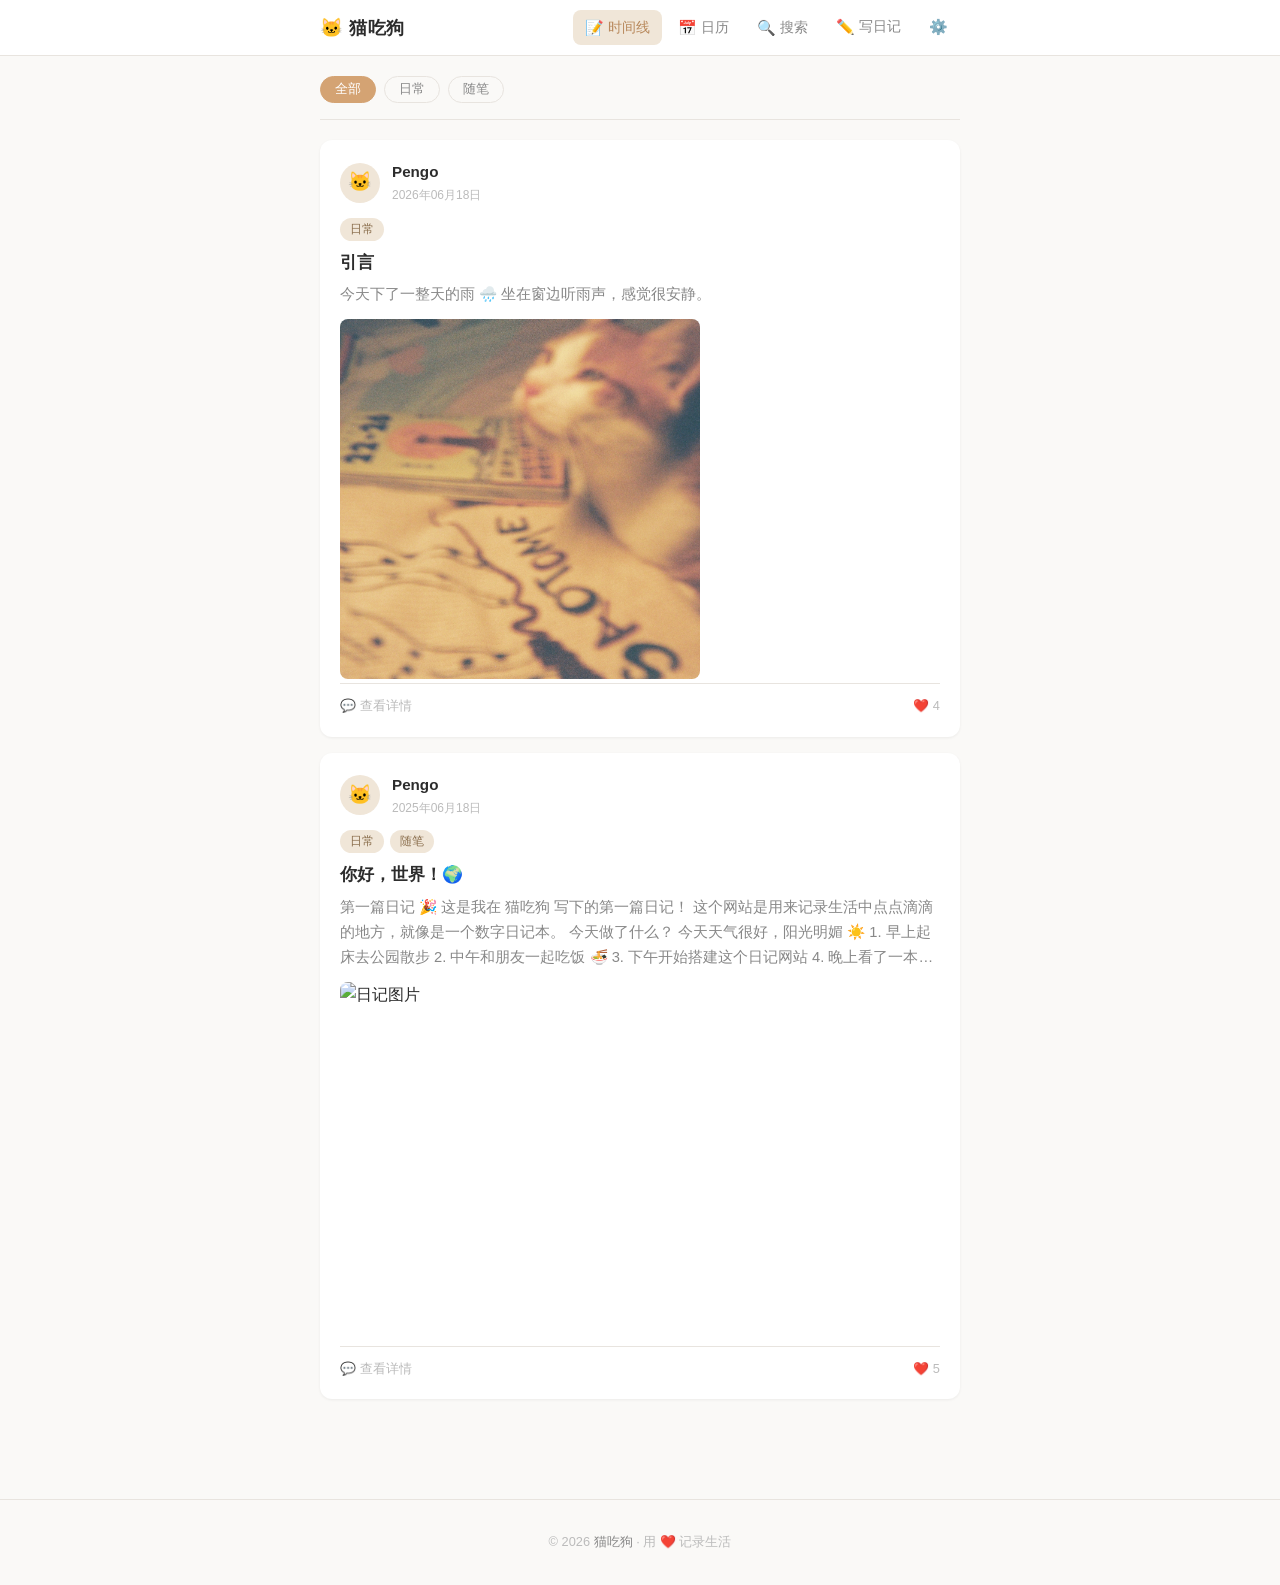
==== index.html @ 38afd41f "🎉 初始化日记网站" ====
<!doctype html>
<html lang="zh-CN">
  <head>
    <meta charset="UTF-8" />
    <meta name="viewport" content="width=device-width, initial-scale=1.0" />
    <meta name="description" content="猫吃狗 - 个人日记" />
    <meta property="og:title" content="猫吃狗" />
    <meta property="og:description" content="记录生活，留存时光" />
    <meta property="og:type" content="website" />
    <title>猫吃狗 - 时间线</title>
    <link rel="stylesheet" href="css/style.css" />
    <link
      rel="icon"
      href="data:image/svg+xml,<svg xmlns='http://www.w3.org/2000/svg' viewBox='0 0 100 100'><text y='.9em' font-size='90'>🐱</text></svg>"
    />
  </head>
  <body>
    <!-- 顶部导航 -->
    <header class="site-header">
      <div class="header-inner">
        <div class="site-title">
          <a href="index.html">🐱 猫吃狗</a>
        </div>
        <nav class="site-nav">
          <a href="index.html" class="nav-btn active">
            <span class="icon">📝</span> 时间线
          </a>
          <a href="calendar.html" class="nav-btn">
            <span class="icon">📅</span> 日历
          </a>
          <a href="search.html" class="nav-btn">
            <span class="icon">🔍</span> 搜索
          </a>
          <button class="nav-btn" onclick="Admin.openEditor()" title="写新日记">
            <span class="icon">✏️</span> 写日记
          </button>
          <button class="nav-btn" onclick="Admin.showSettings()" title="GitHub 设置">
            <span class="icon">⚙️</span>
          </button>
        </nav>
      </div>
    </header>

    <!-- 主内容 -->
    <main class="main-content">
      <!-- 标签筛选 -->
      <div id="tagsFilter" class="tags-filter"></div>

      <!-- 日记列表 -->
      <div id="timelineContainer"></div>
    </main>

    <!-- 页脚 -->
    <footer class="site-footer">
      <p>
        © <span id="footerYear"></span> <a href="index.html">猫吃狗</a> · 用 ❤️
        记录生活
      </p>
    </footer>

    <!-- 回到顶部 -->
    <button id="backToTop" class="back-to-top" title="回到顶部">↑</button>

    <!-- 图片查看器 -->
    <div id="imageViewer" class="image-viewer">
      <button class="close-btn" id="imageViewerClose">✕</button>
      <img src="" alt="查看图片" />
    </div>

    <!-- 脚本 -->
    <script src="js/config.js"></script>
    <script src="data/posts.js"></script>
    <script src="js/data.js"></script>
    <script src="js/timeline.js"></script>
    <script src="js/admin.js"></script>
    <script>
      // 初始化
      document.addEventListener("DOMContentLoaded", () => {
        // 页脚年份
        document.getElementById("footerYear").textContent =
          new Date().getFullYear();

        // 初始化图片查看器
        ImageViewer.init();

        // 初始化管理模块
        Admin.init();

        // 初始化时间线
        Timeline.init("timelineContainer", "tagsFilter");

        // 回到顶部
        const backToTop = document.getElementById("backToTop");
        window.addEventListener("scroll", () => {
          if (window.scrollY > 400) {
            backToTop.classList.add("visible");
          } else {
            backToTop.classList.remove("visible");
          }
        });
        backToTop.addEventListener("click", () => {
          window.scrollTo({ top: 0, behavior: "smooth" });
        });
      });
    </script>
  </body>
</html>
---- css/style.css ----
/* ========================================
   cateatdog - 个人日记静态网站
   样式表
   ======================================== */

/* === CSS Variables / 主题变量 === */
:root {
  --color-bg: #faf9f7;
  --color-bg-card: #ffffff;
  --color-bg-hover: #f5f3f0;
  --color-text-primary: #2c2c2c;
  --color-text-secondary: #888888;
  --color-text-muted: #bbbbbb;
  --color-accent: #d4a373;
  --color-accent-light: #f0e6d8;
  --color-accent-dark: #b8895c;
  --color-border: #e8e4df;
  --color-tag-bg: #f0e6d8;
  --color-tag-text: #8b6f4e;
  --color-calendar-today: #d4a373;
  --color-calendar-has-post: #f0e6d8;
  --color-nav-bg: #ffffff;
  --color-shadow: rgba(0, 0, 0, 0.06);
  --font-sans:
    -apple-system, BlinkMacSystemFont, "Segoe UI", "PingFang SC",
    "Hiragino Sans GB", "Microsoft YaHei", "Helvetica Neue", Helvetica, Arial,
    sans-serif;
  --font-serif: "Georgia", "Noto Serif SC", "Source Han Serif SC", serif;
  --radius-sm: 8px;
  --radius-md: 12px;
  --radius-lg: 16px;
  --max-width: 680px;
  --header-height: 56px;
}

/* === Reset === */
*,
*::before,
*::after {
  margin: 0;
  padding: 0;
  box-sizing: border-box;
}

html {
  scroll-behavior: smooth;
  font-size: 16px;
}

body {
  font-family: var(--font-sans);
  background-color: var(--color-bg);
  color: var(--color-text-primary);
  line-height: 1.6;
  -webkit-font-smoothing: antialiased;
  -moz-osx-font-smoothing: grayscale;
}

a {
  color: var(--color-accent-dark);
  text-decoration: none;
  transition: color 0.2s;
}

a:hover {
  color: var(--color-accent);
}

img {
  max-width: 100%;
  height: auto;
  border-radius: var(--radius-sm);
}

ul {
  list-style: none;
}

/* === Header / 顶部导航 === */
.site-header {
  position: fixed;
  top: 0;
  left: 0;
  right: 0;
  height: var(--header-height);
  background: var(--color-nav-bg);
  border-bottom: 1px solid var(--color-border);
  z-index: 100;
  display: flex;
  align-items: center;
  justify-content: center;
  backdrop-filter: blur(12px);
  -webkit-backdrop-filter: blur(12px);
  background: rgba(255, 255, 255, 0.92);
}

.header-inner {
  width: 100%;
  max-width: var(--max-width);
  display: flex;
  align-items: center;
  justify-content: space-between;
  padding: 0 20px;
}

.site-title {
  font-size: 1.15rem;
  font-weight: 700;
  color: var(--color-text-primary);
  letter-spacing: 0.5px;
}

.site-title a {
  color: inherit;
}

.site-nav {
  display: flex;
  gap: 4px;
}

.nav-btn {
  display: inline-flex;
  align-items: center;
  gap: 4px;
  padding: 6px 12px;
  border: none;
  background: transparent;
  color: var(--color-text-secondary);
  font-size: 0.85rem;
  font-family: var(--font-sans);
  cursor: pointer;
  border-radius: var(--radius-sm);
  transition: all 0.2s;
  text-decoration: none;
}

.nav-btn:hover {
  background: var(--color-bg-hover);
  color: var(--color-text-primary);
}

.nav-btn.active {
  color: var(--color-accent-dark);
  background: var(--color-accent-light);
}

.nav-btn .icon {
  font-size: 1.1em;
}

/* === Main Content / 主内容区 === */
.main-content {
  max-width: var(--max-width);
  margin: 0 auto;
  padding: calc(var(--header-height) + 20px) 20px 60px;
  min-height: 100vh;
}

/* === Timeline / 时间线（朋友圈风格） === */
.timeline {
  display: flex;
  flex-direction: column;
  gap: 16px;
}

.timeline-date-divider {
  display: flex;
  align-items: center;
  gap: 12px;
  padding: 20px 0 8px;
  color: var(--color-text-secondary);
  font-size: 0.85rem;
  font-weight: 500;
}

.timeline-date-divider::after {
  content: "";
  flex: 1;
  height: 1px;
  background: var(--color-border);
}

.post-card {
  background: var(--color-bg-card);
  border-radius: var(--radius-md);
  padding: 20px;
  box-shadow: 0 1px 3px var(--color-shadow);
  transition:
    box-shadow 0.2s,
    transform 0.2s;
  cursor: pointer;
}

.post-card:hover {
  box-shadow: 0 4px 12px var(--color-shadow);
  transform: translateY(-1px);
}

.post-card-header {
  display: flex;
  align-items: center;
  gap: 12px;
  margin-bottom: 12px;
}

.post-card-avatar {
  width: 40px;
  height: 40px;
  border-radius: 50%;
  background: var(--color-accent-light);
  display: flex;
  align-items: center;
  justify-content: center;
  font-size: 1.2rem;
  color: var(--color-accent-dark);
  flex-shrink: 0;
}

.post-card-author {
  font-weight: 600;
  font-size: 0.95rem;
}

.post-card-time {
  font-size: 0.75rem;
  color: var(--color-text-muted);
  margin-top: 2px;
}

.post-card-tags {
  display: flex;
  flex-wrap: wrap;
  gap: 6px;
  margin-bottom: 10px;
}

.tag {
  display: inline-block;
  padding: 2px 10px;
  font-size: 0.75rem;
  border-radius: 12px;
  background: var(--color-tag-bg);
  color: var(--color-tag-text);
  cursor: pointer;
  transition: all 0.2s;
}

.tag:hover {
  background: var(--color-accent);
  color: #fff;
}

.post-card-title {
  font-size: 1.05rem;
  font-weight: 600;
  margin-bottom: 8px;
  line-height: 1.4;
}

.post-card-preview {
  font-size: 0.92rem;
  color: var(--color-text-secondary);
  line-height: 1.7;
  margin-bottom: 12px;
  display: -webkit-box;
  -webkit-line-clamp: 3;
  -webkit-box-orient: vertical;
  overflow: hidden;
}

.post-card-images {
  display: grid;
  grid-template-columns: repeat(3, 1fr);
  gap: 4px;
  border-radius: var(--radius-sm);
  overflow: hidden;
  margin-bottom: 4px;
}

.post-card-images.single {
  grid-template-columns: 1fr;
  max-width: 60%;
}

.post-card-images.two {
  grid-template-columns: 1fr 1fr;
}

.post-card-images img {
  width: 100%;
  aspect-ratio: 1;
  object-fit: cover;
  border-radius: 2px;
  cursor: pointer;
  transition: opacity 0.2s;
}

.post-card-images img:hover {
  opacity: 0.85;
}

.post-card-footer {
  display: flex;
  align-items: center;
  justify-content: space-between;
  padding-top: 12px;
  border-top: 1px solid var(--color-border);
  font-size: 0.8rem;
  color: var(--color-text-muted);
}

.post-card-actions {
  display: flex;
  gap: 16px;
}

.post-card-action {
  display: flex;
  align-items: center;
  gap: 4px;
  cursor: pointer;
  transition: color 0.2s;
}

.post-card-action:hover {
  color: var(--color-accent-dark);
}

/* === Empty State / 空状态 === */
.empty-state {
  text-align: center;
  padding: 80px 20px;
  color: var(--color-text-muted);
}

.empty-state .empty-icon {
  font-size: 3rem;
  margin-bottom: 16px;
}

.empty-state h3 {
  font-size: 1.1rem;
  color: var(--color-text-secondary);
  margin-bottom: 8px;
}

.empty-state p {
  font-size: 0.9rem;
}

/* === Loading / 加载状态 === */
.loading {
  text-align: center;
  padding: 60px 20px;
  color: var(--color-text-muted);
}

.spinner {
  display: inline-block;
  width: 32px;
  height: 32px;
  border: 3px solid var(--color-border);
  border-top-color: var(--color-accent);
  border-radius: 50%;
  animation: spin 0.8s linear infinite;
  margin-bottom: 12px;
}

@keyframes spin {
  to {
    transform: rotate(360deg);
  }
}

/* === Single Post Page / 单篇日记 === */
.post-page {
  max-width: 720px;
  margin: 0 auto;
}

.post-page-header {
  margin-bottom: 32px;
}

.post-page-title {
  font-size: 1.6rem;
  font-weight: 700;
  line-height: 1.3;
  margin-bottom: 12px;
}

.post-page-meta {
  display: flex;
  flex-wrap: wrap;
  align-items: center;
  gap: 12px;
  color: var(--color-text-secondary);
  font-size: 0.85rem;
}

.post-page-meta .meta-item {
  display: flex;
  align-items: center;
  gap: 4px;
}

.back-link {
  display: inline-flex;
  align-items: center;
  gap: 4px;
  margin-bottom: 24px;
  font-size: 0.85rem;
  color: var(--color-text-secondary);
}

.back-link:hover {
  color: var(--color-accent-dark);
}

/* === Markdown Content / Markdown 渲染样式 === */
.markdown-content {
  font-family: var(--font-serif);
  font-size: 1.05rem;
  line-height: 1.9;
  color: var(--color-text-primary);
}

.markdown-content h1,
.markdown-content h2,
.markdown-content h3,
.markdown-content h4 {
  font-family: var(--font-sans);
  margin-top: 1.8em;
  margin-bottom: 0.6em;
  font-weight: 600;
  line-height: 1.3;
}

.markdown-content h1 {
  font-size: 1.5rem;
}
.markdown-content h2 {
  font-size: 1.3rem;
}
.markdown-content h3 {
  font-size: 1.15rem;
}

.markdown-content p {
  margin-bottom: 1em;
}

.markdown-content strong {
  font-weight: 600;
}

.markdown-content em {
  font-style: italic;
}

.markdown-content blockquote {
  border-left: 3px solid var(--color-accent);
  padding-left: 16px;
  margin: 1em 0;
  color: var(--color-text-secondary);
  font-style: italic;
}

.markdown-content ul,
.markdown-content ol {
  margin: 1em 0;
  padding-left: 1.5em;
}

.markdown-content ul {
  list-style: disc;
}
.markdown-content ol {
  list-style: decimal;
}

.markdown-content li {
  margin-bottom: 0.3em;
}

.markdown-content code {
  font-family: "SF Mono", "Fira Code", "Consolas", monospace;
  font-size: 0.9em;
  background: var(--color-bg-hover);
  padding: 2px 6px;
  border-radius: 4px;
}

.markdown-content pre {
  background: #2d2d2d;
  color: #e0e0e0;
  padding: 16px;
  border-radius: var(--radius-sm);
  overflow-x: auto;
  margin: 1em 0;
}

.markdown-content pre code {
  background: transparent;
  padding: 0;
  color: inherit;
}

.markdown-content img {
  margin: 1em 0;
  border-radius: var(--radius-sm);
}

.markdown-content hr {
  border: none;
  border-top: 1px solid var(--color-border);
  margin: 2em 0;
}

.markdown-content table {
  width: 100%;
  border-collapse: collapse;
  margin: 1em 0;
}

.markdown-content th,
.markdown-content td {
  border: 1px solid var(--color-border);
  padding: 8px 12px;
  text-align: left;
}

.markdown-content th {
  background: var(--color-bg-hover);
  font-weight: 600;
}

/* === Calendar / 日历 === */
.calendar-page {
  max-width: var(--max-width);
  margin: 0 auto;
}

/* Year view */
.year-view-header {
  display: flex;
  align-items: center;
  justify-content: center;
  gap: 20px;
  margin-bottom: 32px;
}

.year-view-header h2 {
  font-size: 1.5rem;
  font-weight: 700;
  min-width: 120px;
  text-align: center;
}

.nav-arrow {
  display: inline-flex;
  align-items: center;
  justify-content: center;
  width: 36px;
  height: 36px;
  border: 1px solid var(--color-border);
  border-radius: 50%;
  background: var(--color-bg-card);
  cursor: pointer;
  font-size: 1.1rem;
  color: var(--color-text-secondary);
  transition: all 0.2s;
}

.nav-arrow:hover {
  background: var(--color-bg-hover);
  color: var(--color-text-primary);
}

.year-grid {
  display: grid;
  grid-template-columns: repeat(3, 1fr);
  gap: 24px;
}

.month-card {
  background: var(--color-bg-card);
  border-radius: var(--radius-md);
  padding: 16px;
  box-shadow: 0 1px 3px var(--color-shadow);
}

.month-card-title {
  font-size: 1rem;
  font-weight: 600;
  text-align: center;
  margin-bottom: 12px;
  color: var(--color-text-primary);
}

.calendar-grid {
  display: grid;
  grid-template-columns: repeat(7, 1fr);
  gap: 2px;
  text-align: center;
}

.calendar-weekday {
  font-size: 0.7rem;
  color: var(--color-text-muted);
  padding: 4px 0;
  font-weight: 500;
}

.calendar-day {
  aspect-ratio: 1;
  display: flex;
  align-items: center;
  justify-content: center;
  font-size: 0.8rem;
  border-radius: 50%;
  cursor: pointer;
  transition: all 0.2s;
  position: relative;
}

.calendar-day:hover {
  background: var(--color-bg-hover);
}

.calendar-day.other-month {
  color: var(--color-text-muted);
  opacity: 0.4;
}

.calendar-day.today {
  background: var(--color-calendar-today);
  color: #fff;
  font-weight: 600;
}

.calendar-day.has-post {
  font-weight: 600;
  color: var(--color-accent-dark);
}

.calendar-day.has-post::after {
  content: "";
  position: absolute;
  bottom: 3px;
  left: 50%;
  transform: translateX(-50%);
  width: 4px;
  height: 4px;
  border-radius: 50%;
  background: var(--color-accent);
}

.calendar-day.today.has-post::after {
  background: #fff;
}

/* Month view (zoomed in) */
.month-view {
  display: none;
  background: var(--color-bg-card);
  border-radius: var(--radius-md);
  padding: 24px;
  box-shadow: 0 1px 3px var(--color-shadow);
  margin-top: 24px;
}

.month-view.active {
  display: block;
}

.month-view-header {
  display: flex;
  align-items: center;
  justify-content: center;
  gap: 20px;
  margin-bottom: 20px;
}

.month-view-header h3 {
  font-size: 1.2rem;
  font-weight: 600;
  min-width: 140px;
  text-align: center;
}

.month-view .calendar-grid {
  gap: 4px;
}

.month-view .calendar-day {
  font-size: 0.9rem;
  aspect-ratio: 1;
}

.month-view .calendar-weekday {
  font-size: 0.8rem;
  padding: 8px 0;
}

/* Post list for selected date */
.day-posts {
  margin-top: 24px;
  padding-top: 20px;
  border-top: 1px solid var(--color-border);
}

.day-posts-title {
  font-size: 0.9rem;
  color: var(--color-text-secondary);
  margin-bottom: 12px;
}

.day-posts-list {
  display: flex;
  flex-direction: column;
  gap: 8px;
}

.day-post-item {
  display: flex;
  align-items: center;
  gap: 12px;
  padding: 10px 14px;
  background: var(--color-bg);
  border-radius: var(--radius-sm);
  cursor: pointer;
  transition: background 0.2s;
}

.day-post-item:hover {
  background: var(--color-bg-hover);
}

.day-post-item .post-time {
  font-size: 0.8rem;
  color: var(--color-text-muted);
  flex-shrink: 0;
}

.day-post-item .post-title {
  font-size: 0.9rem;
  font-weight: 500;
}

/* === Search / 搜索 === */
.search-page {
  max-width: var(--max-width);
  margin: 0 auto;
}

.search-box {
  position: relative;
  margin-bottom: 24px;
}

.search-box input {
  width: 100%;
  padding: 12px 16px 12px 44px;
  border: 2px solid var(--color-border);
  border-radius: var(--radius-md);
  font-size: 1rem;
  font-family: var(--font-sans);
  background: var(--color-bg-card);
  transition: border-color 0.2s;
  outline: none;
}

.search-box input:focus {
  border-color: var(--color-accent);
}

.search-box .search-icon {
  position: absolute;
  left: 14px;
  top: 50%;
  transform: translateY(-50%);
  font-size: 1.1rem;
  color: var(--color-text-muted);
}

.search-box .clear-btn {
  position: absolute;
  right: 12px;
  top: 50%;
  transform: translateY(-50%);
  border: none;
  background: none;
  cursor: pointer;
  font-size: 1.1rem;
  color: var(--color-text-muted);
  display: none;
}

.search-box .clear-btn.visible {
  display: block;
}

.search-info {
  font-size: 0.85rem;
  color: var(--color-text-secondary);
  margin-bottom: 16px;
}

.search-results {
  display: flex;
  flex-direction: column;
  gap: 12px;
}

.search-result-item {
  background: var(--color-bg-card);
  border-radius: var(--radius-md);
  padding: 16px 20px;
  box-shadow: 0 1px 3px var(--color-shadow);
  cursor: pointer;
  transition: box-shadow 0.2s;
}

.search-result-item:hover {
  box-shadow: 0 4px 12px var(--color-shadow);
}

.search-result-item .result-title {
  font-size: 1rem;
  font-weight: 600;
  margin-bottom: 6px;
  color: var(--color-text-primary);
}

.search-result-item .result-date {
  font-size: 0.8rem;
  color: var(--color-text-muted);
  margin-bottom: 6px;
}

.search-result-item .result-preview {
  font-size: 0.9rem;
  color: var(--color-text-secondary);
  line-height: 1.5;
}

.search-result-item .result-preview .highlight {
  background: #fff3cd;
  padding: 0 2px;
  border-radius: 2px;
}

.search-result-item .result-tags {
  display: flex;
  gap: 6px;
  margin-top: 8px;
}

/* === Tags Filter / 标签筛选 === */
.tags-filter {
  display: flex;
  flex-wrap: wrap;
  gap: 8px;
  margin-bottom: 20px;
  padding-bottom: 16px;
  border-bottom: 1px solid var(--color-border);
}

.tag-filter-btn {
  padding: 4px 14px;
  border: 1px solid var(--color-border);
  border-radius: 16px;
  background: transparent;
  font-size: 0.8rem;
  font-family: var(--font-sans);
  color: var(--color-text-secondary);
  cursor: pointer;
  transition: all 0.2s;
}

.tag-filter-btn:hover {
  border-color: var(--color-accent);
  color: var(--color-accent-dark);
}

.tag-filter-btn.active {
  background: var(--color-accent);
  color: #fff;
  border-color: var(--color-accent);
}

/* === Image Viewer / 图片查看器 === */
.image-viewer {
  display: none;
  position: fixed;
  inset: 0;
  background: rgba(0, 0, 0, 0.9);
  z-index: 200;
  align-items: center;
  justify-content: center;
  cursor: pointer;
}

.image-viewer.active {
  display: flex;
}

.image-viewer img {
  max-width: 90vw;
  max-height: 90vh;
  object-fit: contain;
  border-radius: 4px;
}

.image-viewer .close-btn {
  position: absolute;
  top: 20px;
  right: 20px;
  width: 40px;
  height: 40px;
  border-radius: 50%;
  border: none;
  background: rgba(255, 255, 255, 0.15);
  color: #fff;
  font-size: 1.5rem;
  cursor: pointer;
  display: flex;
  align-items: center;
  justify-content: center;
  transition: background 0.2s;
}

.image-viewer .close-btn:hover {
  background: rgba(255, 255, 255, 0.3);
}

/* === Back to Top / 回到顶部 === */
.back-to-top {
  position: fixed;
  bottom: 30px;
  right: 30px;
  width: 40px;
  height: 40px;
  border-radius: 50%;
  border: 1px solid var(--color-border);
  background: var(--color-bg-card);
  color: var(--color-text-secondary);
  font-size: 1.2rem;
  cursor: pointer;
  display: none;
  align-items: center;
  justify-content: center;
  box-shadow: 0 2px 8px var(--color-shadow);
  transition: all 0.2s;
  z-index: 50;
}

.back-to-top.visible {
  display: flex;
}

.back-to-top:hover {
  background: var(--color-accent);
  color: #fff;
  border-color: var(--color-accent);
}

/* === Footer / 页脚 === */
.site-footer {
  text-align: center;
  padding: 32px 20px;
  color: var(--color-text-muted);
  font-size: 0.8rem;
  border-top: 1px solid var(--color-border);
  margin-top: 40px;
}

.site-footer a {
  color: var(--color-text-secondary);
}

/* === Toast / 提示消息 === */
.toast {
  position: fixed;
  bottom: 30px;
  left: 50%;
  transform: translateX(-50%) translateY(100px);
  background: var(--color-text-primary);
  color: #fff;
  padding: 10px 24px;
  border-radius: var(--radius-sm);
  font-size: 0.85rem;
  opacity: 0;
  transition: all 0.3s;
  z-index: 300;
  white-space: nowrap;
}

.toast.show {
  opacity: 1;
  transform: translateX(-50%) translateY(0);
}

/* === Responsive / 响应式 === */
@media (max-width: 768px) {
  .year-grid {
    grid-template-columns: repeat(2, 1fr);
    gap: 16px;
  }

  .post-card-images.single {
    max-width: 80%;
  }

  .post-page-title {
    font-size: 1.3rem;
  }
}

@media (max-width: 480px) {
  .year-grid {
    grid-template-columns: 1fr;
    gap: 12px;
  }

  .header-inner {
    padding: 0 12px;
  }

  .site-title {
    font-size: 1rem;
  }

  .nav-btn {
    padding: 6px 8px;
    font-size: 0.8rem;
  }

  .post-card {
    padding: 16px;
  }

  .post-card-images.single {
    max-width: 100%;
  }

  .post-page-title {
    font-size: 1.15rem;
  }

  .markdown-content {
    font-size: 1rem;
  }

  .main-content {
    padding-left: 12px;
    padding-right: 12px;
  }
}

/* === Print / 打印样式 === */
@media print {
  .site-header,
  .back-to-top,
  .post-card-actions {
    display: none !important;
  }

  .main-content {
    padding-top: 20px;
  }

  .post-card {
    box-shadow: none;
    border: 1px solid var(--color-border);
    break-inside: avoid;
  }
}

/* ========================================
   Admin - 模态框 / 编辑器 / 设置
   ======================================== */

/* Modal overlay */
.modal-overlay {
  display: none;
  position: fixed;
  inset: 0;
  background: rgba(0, 0, 0, 0.5);
  z-index: 500;
  align-items: center;
  justify-content: center;
  padding: 20px;
  overflow-y: auto;
  backdrop-filter: blur(4px);
  -webkit-backdrop-filter: blur(4px);
}

.modal-overlay.active {
  display: flex;
}

.modal-dialog {
  background: var(--color-bg-card);
  border-radius: var(--radius-lg);
  box-shadow: 0 20px 60px rgba(0, 0, 0, 0.15);
  width: 100%;
  max-width: 640px;
  max-height: 90vh;
  display: flex;
  flex-direction: column;
  animation: modalSlideIn 0.25s ease;
}

@keyframes modalSlideIn {
  from {
    opacity: 0;
    transform: translateY(20px) scale(0.97);
  }
  to {
    opacity: 1;
    transform: translateY(0) scale(1);
  }
}

.modal-header {
  display: flex;
  align-items: center;
  justify-content: space-between;
  padding: 20px 24px;
  border-bottom: 1px solid var(--color-border);
}

.modal-header h3 {
  font-size: 1.1rem;
  font-weight: 600;
}

.modal-close {
  width: 32px;
  height: 32px;
  border: none;
  background: transparent;
  font-size: 1.2rem;
  cursor: pointer;
  border-radius: 50%;
  display: flex;
  align-items: center;
  justify-content: center;
  color: var(--color-text-secondary);
  transition: all 0.2s;
}

.modal-close:hover {
  background: var(--color-bg-hover);
  color: var(--color-text-primary);
}

.modal-body {
  padding: 24px;
  overflow-y: auto;
  flex: 1;
}

.modal-footer {
  display: flex;
  align-items: center;
  justify-content: flex-end;
  gap: 8px;
  padding: 16px 24px;
  border-top: 1px solid var(--color-border);
}

/* Buttons */
.btn {
  display: inline-flex;
  align-items: center;
  gap: 4px;
  padding: 8px 20px;
  border: none;
  border-radius: var(--radius-sm);
  font-size: 0.9rem;
  font-family: var(--font-sans);
  cursor: pointer;
  transition: all 0.2s;
  font-weight: 500;
}

.btn-primary {
  background: var(--color-accent);
  color: #fff;
}

.btn-primary:hover {
  background: var(--color-accent-dark);
}

.btn-secondary {
  background: var(--color-bg-hover);
  color: var(--color-text-secondary);
}

.btn-secondary:hover {
  background: var(--color-border);
  color: var(--color-text-primary);
}

.btn-danger {
  background: #e74c3c;
  color: #fff;
}

.btn-danger:hover {
  background: #c0392b;
}

.btn-sm {
  padding: 4px 12px;
  font-size: 0.8rem;
}

.btn-upload {
  background: var(--color-accent-light);
  color: var(--color-accent-dark);
  margin-left: 8px;
}

.btn-upload:hover {
  background: var(--color-accent);
  color: #fff;
}

/* Form */
.form-group {
  margin-bottom: 16px;
}

.form-group label {
  display: block;
  font-size: 0.85rem;
  font-weight: 500;
  color: var(--color-text-secondary);
  margin-bottom: 6px;
}

.form-group input[type="text"],
.form-group input[type="password"],
.form-group input[type="date"],
.form-group textarea {
  width: 100%;
  padding: 10px 14px;
  border: 2px solid var(--color-border);
  border-radius: var(--radius-sm);
  font-size: 0.95rem;
  font-family: var(--font-sans);
  background: var(--color-bg);
  transition: border-color 0.2s;
  outline: none;
  color: var(--color-text-primary);
}

.form-group input:focus,
.form-group textarea:focus {
  border-color: var(--color-accent);
  background: var(--color-bg-card);
}

.form-group textarea {
  resize: vertical;
  min-height: 100px;
  line-height: 1.6;
}

.form-row {
  display: flex;
  gap: 12px;
}

.flex-grow {
  flex: 1;
}

.form-group-date {
  flex-shrink: 0;
  width: 170px;
}

/* Settings dialog */
.settings-dialog {
  max-width: 480px;
}

.settings-help {
  font-size: 0.85rem;
  color: var(--color-text-secondary);
  margin-bottom: 20px;
  line-height: 1.6;
}

.settings-help a {
  color: var(--color-accent-dark);
  text-decoration: underline;
}

/* Editor dialog */
.editor-dialog {
  max-width: 720px;
}

.editor-body {
  max-height: 60vh;
}

.editor-preview-toggle {
  margin-top: 12px;
}

.editor-preview-toggle summary {
  cursor: pointer;
  font-size: 0.85rem;
  color: var(--color-text-secondary);
  padding: 4px 0;
}

.editor-preview {
  margin-top: 12px;
  padding: 16px;
  background: var(--color-bg);
  border-radius: var(--radius-sm);
  border: 1px solid var(--color-border);
  max-height: 400px;
  overflow-y: auto;
}

/* Admin toast */
.admin-toast {
  position: fixed;
  bottom: 30px;
  left: 50%;
  transform: translateX(-50%) translateY(100px);
  background: var(--color-text-primary);
  color: #fff;
  padding: 12px 28px;
  border-radius: var(--radius-sm);
  font-size: 0.9rem;
  opacity: 0;
  transition: all 0.3s ease;
  z-index: 1000;
  white-space: nowrap;
  max-width: 90vw;
  overflow: hidden;
  text-overflow: ellipsis;
  box-shadow: 0 4px 12px rgba(0, 0, 0, 0.2);
}

.admin-toast.show {
  opacity: 1;
  transform: translateX(-50%) translateY(0);
}

.admin-toast.toast-error {
  background: #e74c3c;
}

.admin-toast.toast-success {
  background: #27ae60;
}

/* Post action buttons (edit/delete on detail page) */
.post-actions {
  display: flex;
  gap: 8px;
  margin-bottom: 20px;
}

.post-actions .btn {
  font-size: 0.85rem;
}

/* Responsive for admin */
@media (max-width: 600px) {
  .form-row {
    flex-direction: column;
  }

  .form-group-date {
    width: 100%;
  }

  .modal-dialog {
    max-height: 95vh;
    border-radius: var(--radius-md);
  }

  .modal-body {
    padding: 16px;
  }

  .modal-header {
    padding: 16px;
  }

  .modal-footer {
    padding: 12px 16px;
  }

  .admin-toast {
    bottom: 16px;
    font-size: 0.85rem;
    padding: 10px 20px;
  }
}
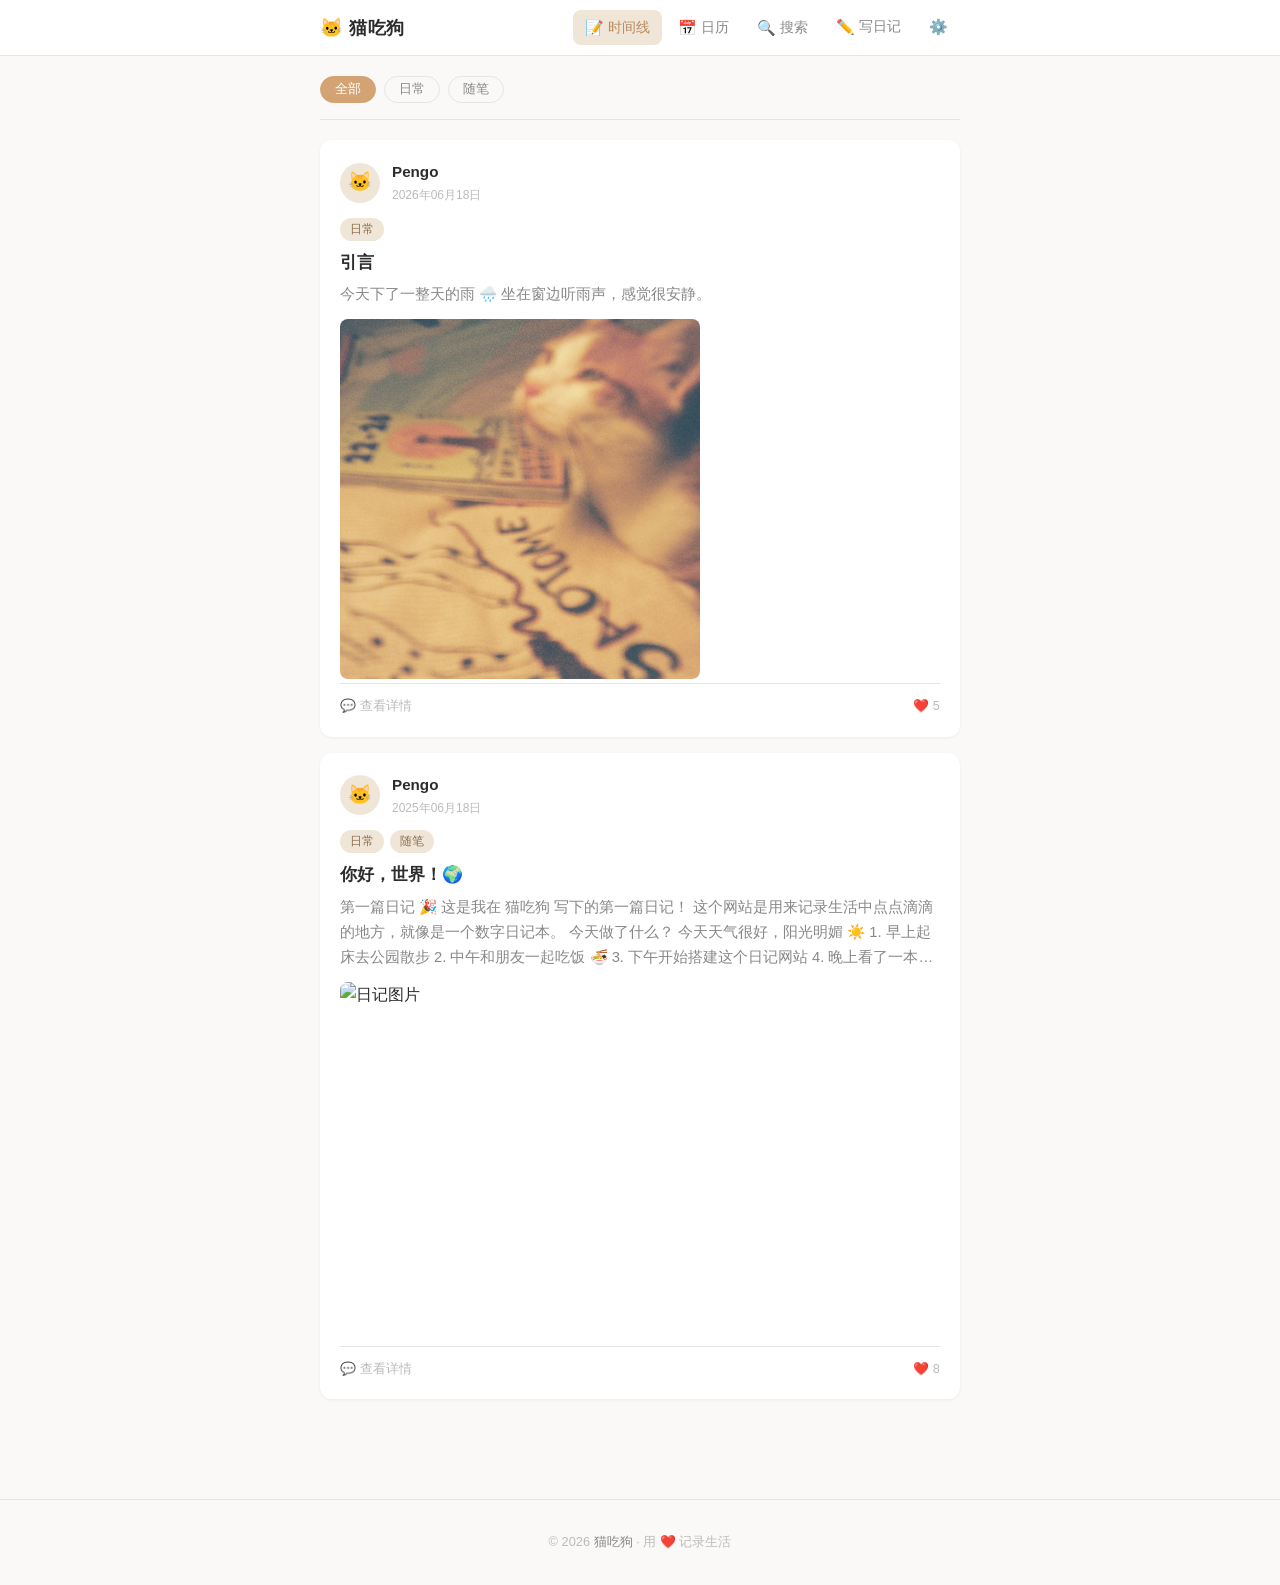
==== commit b24eb39e: "✨ 添加在线写日记功能" ====
--- a/index.html
+++ b/index.html
@@ -34,7 +34,11 @@
           <button class="nav-btn" onclick="Admin.openEditor()" title="写新日记">
             <span class="icon">✏️</span> 写日记
           </button>
-          <button class="nav-btn" onclick="Admin.showSettings()" title="GitHub 设置">
+          <button
+            class="nav-btn"
+            onclick="Admin.showSettings()"
+            title="GitHub 设置"
+          >
             <span class="icon">⚙️</span>
           </button>
         </nav>
